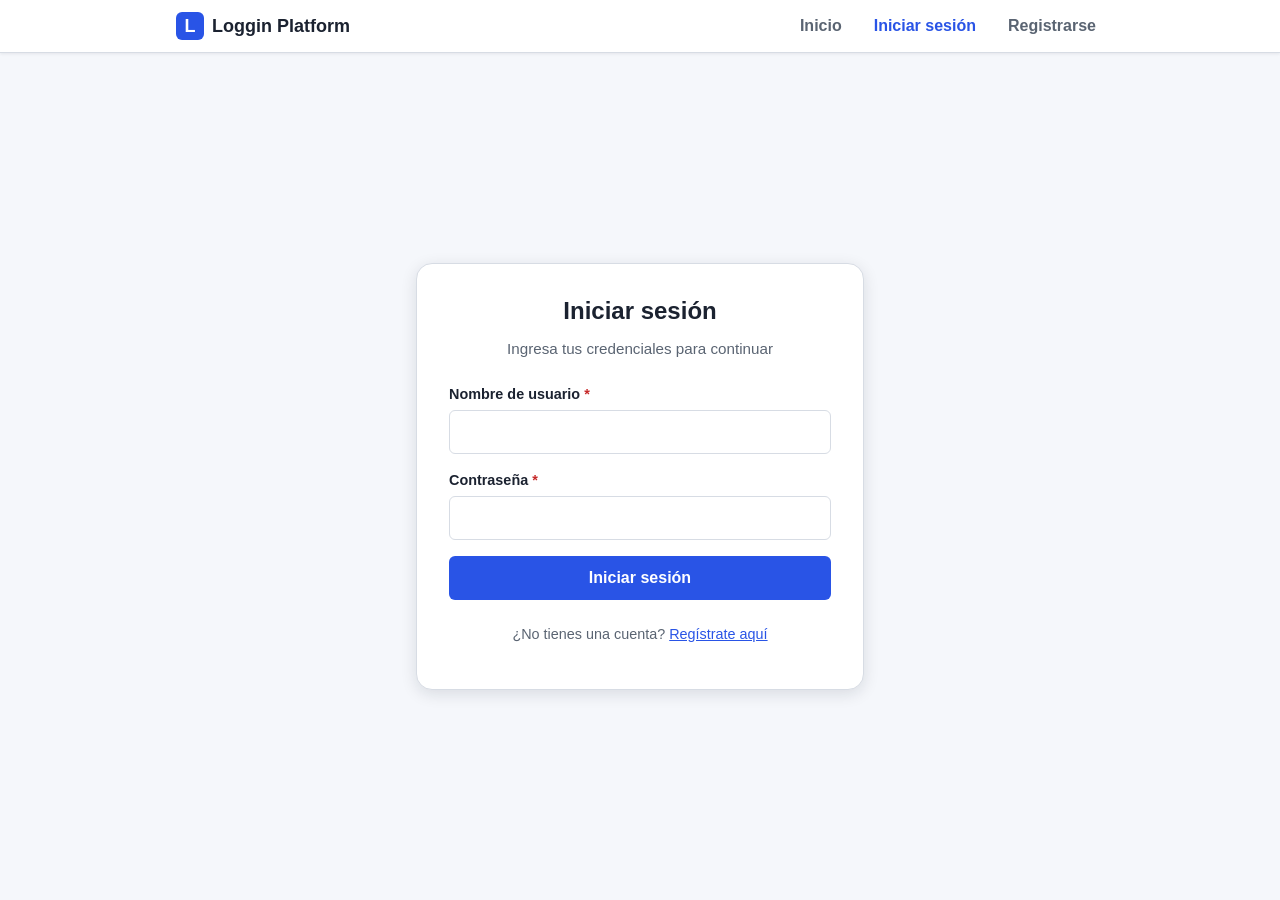
==== frontend/admin-roles.html @ b04af6c7 "Initial commit: microservices platform (config-server, auth-service, api-gateway, frontend) Java 21 " ====
<!doctype html>
<html lang="es">
<head>
  <meta charset="UTF-8" />
  <meta name="viewport" content="width=device-width, initial-scale=1" />
  <title>Administrar roles · Loggin Platform</title>
  <meta name="description" content="Crear roles y asignarlos a usuarios" />
  <link rel="stylesheet" href="css/styles.css" />
</head>
<body>
  <a class="skip-link" href="#contenido-principal">Saltar al contenido principal</a>

  <div class="app-shell">
    <header class="navbar">
      <nav class="navbar__inner" aria-label="Navegación principal">
        <a class="navbar__brand" href="index.html">
          <span class="navbar__brand-icon" aria-hidden="true">L</span>
          Loggin Platform
        </a>
        <ul class="navbar__links">
          <li><a href="index.html">Inicio</a></li>
          <li><a href="perfil.html">Mi perfil</a></li>
          <li><a href="admin-roles.html" aria-current="page">Administrar roles</a></li>
        </ul>
      </nav>
    </header>

    <main id="contenido-principal" class="main-content">
      <div class="container">
        <section class="card" aria-labelledby="crear-rol-title">
          <div class="card__header">
            <h2 id="crear-rol-title" class="card__title">Crear rol</h2>
          </div>

          <form id="crear-rol-form" novalidate>
            <div class="form-field">
              <label class="form-label" for="rol-nombre">
                Nombre del rol <span class="required" aria-hidden="true">*</span>
              </label>
              <input class="form-input" type="text" id="rol-nombre" name="rol-nombre" required />
              <p class="form-error" id="rol-nombre-error" role="alert"></p>
            </div>

            <div class="form-field">
              <label class="form-label" for="rol-descripcion">Descripción</label>
              <input class="form-input" type="text" id="rol-descripcion" name="rol-descripcion" />
            </div>

            <button class="btn btn-primary" type="submit" id="crear-rol-submit">
              <span class="btn-label">Crear rol</span>
              <span class="spinner" aria-hidden="true"></span>
            </button>
          </form>
        </section>

        <section class="card" aria-labelledby="usuarios-title">
          <div class="card__header">
            <h2 id="usuarios-title" class="card__title">Usuarios y sus roles</h2>
          </div>

          <div id="usuarios-contenido" class="stack">
            <p>Cargando...</p>
          </div>
        </section>
      </div>
    </main>
  </div>

  <script src="js/app.js"></script>
  <script>
    const token = sessionStorage.getItem("token");
    let rolesDisponibles = [];

    if (!token) {
      window.location.href = "login.html";
    } else {
      verificarAcceso();
    }

    async function verificarAcceso() {
      try {
        const perfil = await apiRequest("/auth/me", {
          headers: { Authorization: `Bearer ${token}` },
        });
        if (!perfil.roles.includes("ADMIN")) {
          showToast("No tienes permisos de administrador.", "error");
          window.location.href = "perfil.html";
          return;
        }
        await cargarRoles();
        await cargarUsuarios();
      } catch (err) {
        showToast(err.message, "error");
        window.location.href = "login.html";
      }
    }

    async function cargarRoles() {
      rolesDisponibles = await apiRequest("/admin/roles", {
        headers: { Authorization: `Bearer ${token}` },
      });
    }

    async function cargarUsuarios() {
      const contenido = document.getElementById("usuarios-contenido");
      const usuarios = await apiRequest("/admin/usuarios", {
        headers: { Authorization: `Bearer ${token}` },
      });

      contenido.innerHTML = usuarios.map((usuario) => renderUsuario(usuario)).join("");

      usuarios.forEach((usuario) => {
        const form = document.getElementById(`asignar-form-${usuario.id}`);
        form.addEventListener("submit", (event) => manejarAsignar(event, usuario.id));

        const select = form.querySelector("select[name='rol']");
        const preview = document.getElementById(`preview-${usuario.id}`);
        select.addEventListener("change", () => {
          preview.textContent = textoPreview(select.value, usuario.roles);
        });

        usuario.roles.forEach((rol) => {
          const btn = document.getElementById(`quitar-${usuario.id}-${rol}`);
          if (btn) btn.addEventListener("click", () => manejarQuitar(usuario.id, rol));
        });
      });
    }

    function textoPreview(rolSeleccionado, rolesActuales) {
      if (rolesActuales.includes(rolSeleccionado)) {
        return `El usuario ya tiene el rol ${rolSeleccionado}.`;
      }
      return `Se guardará al presionar el botón: ${rolSeleccionado}`;
    }

    function renderUsuario(usuario) {
      const badges = usuario.roles
        .map(
          (rol) => `
            <span class="badge">
              ${escapeHtml(rol)}
              <button type="button" id="quitar-${usuario.id}-${escapeHtml(rol)}" class="badge-remove" aria-label="Quitar rol ${escapeHtml(rol)}">×</button>
            </span>`
        )
        .join(" ");

      const opciones = rolesDisponibles
        .map((rol) => `<option value="${escapeHtml(rol.nombre)}">${escapeHtml(rol.nombre)}</option>`)
        .join("");

      const tieneRoles = usuario.roles.length > 0;
      const etiquetaBoton = tieneRoles ? "Cambiar rol" : "Asignar rol";
      const primeraOpcion = rolesDisponibles[0]?.nombre;

      return `
        <div class="usuario-row">
          <p><strong>${escapeHtml(usuario.nombreUsuario)}</strong> (${escapeHtml(usuario.email)})</p>
          <p>${badges || "Sin roles asignados"}</p>
          <form id="asignar-form-${usuario.id}" class="asignar-form" data-roles-actuales="${escapeHtml(usuario.roles.join(","))}">
            <select class="form-input" name="rol">${opciones}</select>
            <button class="btn btn-secondary" type="submit">${etiquetaBoton}</button>
          </form>
          <p class="form-hint" id="preview-${usuario.id}">${escapeHtml(textoPreview(primeraOpcion, usuario.roles))}</p>
        </div>
        <hr />
      `;
    }

    function manejarErrorSesion(err) {
      showToast(err.message, "error");
      if (err.status === 401) {
        sessionStorage.removeItem("token");
        sessionStorage.removeItem("nombreUsuario");
      }
    }

    async function manejarAsignar(event, usuarioId) {
      event.preventDefault();
      const form = event.target;
      const select = form.querySelector("select[name='rol']");
      const rolNuevo = select.value;
      const rolesActuales = form.dataset.rolesActuales
        ? form.dataset.rolesActuales.split(",").filter(Boolean)
        : [];

      if (rolesActuales.includes(rolNuevo)) {
        showToast(`El usuario ya tiene el rol ${rolNuevo}.`, "info");
        return;
      }

      try {
        for (const rolAnterior of rolesActuales) {
          await apiRequest(`/admin/usuarios/${usuarioId}/roles/${rolAnterior}`, {
            method: "DELETE",
            headers: { Authorization: `Bearer ${token}` },
          });
        }

        await apiRequest(`/admin/usuarios/${usuarioId}/roles`, {
          method: "POST",
          headers: { Authorization: `Bearer ${token}` },
          body: JSON.stringify({ nombreRol: rolNuevo }),
        });

        showToast(`Rol ${rolNuevo} asignado correctamente.`, "success");
        await cargarUsuarios();
      } catch (err) {
        manejarErrorSesion(err);
        await cargarUsuarios();
      }
    }

    async function manejarQuitar(usuarioId, nombreRol) {
      try {
        await apiRequest(`/admin/usuarios/${usuarioId}/roles/${nombreRol}`, {
          method: "DELETE",
          headers: { Authorization: `Bearer ${token}` },
        });
        showToast(`Rol ${nombreRol} eliminado correctamente.`, "success");
        await cargarUsuarios();
      } catch (err) {
        manejarErrorSesion(err);
      }
    }

    const crearRolForm = document.getElementById("crear-rol-form");
    const crearRolSubmit = document.getElementById("crear-rol-submit");

    const { validarTodo } = attachRealtimeValidation(crearRolForm, {
      "rol-nombre": [VALIDADORES.required],
    });

    crearRolForm.addEventListener("submit", async (event) => {
      event.preventDefault();
      if (!validarTodo()) {
        showToast("Revisa los campos marcados en rojo.", "error");
        return;
      }

      setButtonLoading(crearRolSubmit, true);
      try {
        await apiRequest("/admin/roles", {
          method: "POST",
          headers: { Authorization: `Bearer ${token}` },
          body: JSON.stringify({
            nombre: document.getElementById("rol-nombre").value.trim(),
            descripcion: document.getElementById("rol-descripcion").value.trim(),
          }),
        });
        showToast("Rol creado correctamente.", "success");
        crearRolForm.reset();
        await cargarRoles();
        await cargarUsuarios();
      } catch (err) {
        aplicarErroresBackend(err.errores);
        manejarErrorSesion(err);
      } finally {
        setButtonLoading(crearRolSubmit, false);
      }
    });
  </script>
</body>
</html>
---- frontend/css/styles.css ----
/* =========================================================
   Design tokens
   ========================================================= */
:root {
  --color-primary: #2954e6;
  --color-primary-dark: #1c3ea8;
  --color-primary-contrast: #ffffff;

  --color-success: #1f8a4c;
  --color-danger: #c62828;
  --color-warning: #b8860b;

  --color-bg: #f5f7fb;
  --color-surface: #ffffff;
  --color-border: #d7dce4;
  --color-text: #1b2230;
  --color-text-muted: #5a6472;

  --radius-sm: 6px;
  --radius-md: 10px;
  --radius-lg: 16px;

  --space-1: 0.25rem;
  --space-2: 0.5rem;
  --space-3: 0.75rem;
  --space-4: 1rem;
  --space-5: 1.5rem;
  --space-6: 2rem;
  --space-8: 3rem;

  --font-base: "Segoe UI", Roboto, Helvetica, Arial, sans-serif;
  --shadow-sm: 0 1px 3px rgba(15, 23, 42, 0.08);
  --shadow-md: 0 4px 16px rgba(15, 23, 42, 0.12);

  --focus-ring: 3px solid #ffb703;
}

@media (prefers-color-scheme: dark) {
  :root {
    --color-bg: #10141c;
    --color-surface: #1a2130;
    --color-border: #2b3548;
    --color-text: #e8ecf4;
    --color-text-muted: #9aa5b8;
    --shadow-sm: 0 1px 3px rgba(0, 0, 0, 0.4);
    --shadow-md: 0 4px 16px rgba(0, 0, 0, 0.5);
  }
}

/* =========================================================
   Reset & base
   ========================================================= */
*, *::before, *::after {
  box-sizing: border-box;
}

html {
  -webkit-text-size-adjust: 100%;
}

body {
  margin: 0;
  min-height: 100vh;
  font-family: var(--font-base);
  background-color: var(--color-bg);
  color: var(--color-text);
  line-height: 1.5;
}

img {
  max-width: 100%;
  display: block;
}

h1, h2, h3, h4 {
  line-height: 1.25;
  margin: 0 0 var(--space-3);
}

p {
  margin: 0 0 var(--space-3);
}

a {
  color: var(--color-primary);
}

/* Visually hide content but keep it available to screen readers */
.visually-hidden {
  position: absolute;
  width: 1px;
  height: 1px;
  padding: 0;
  margin: -1px;
  overflow: hidden;
  clip: rect(0, 0, 0, 0);
  white-space: nowrap;
  border: 0;
}

.skip-link {
  position: absolute;
  left: -999px;
  top: auto;
  background: var(--color-primary);
  color: var(--color-primary-contrast);
  padding: var(--space-2) var(--space-4);
  z-index: 1000;
  border-radius: var(--radius-sm);
}

.skip-link:focus {
  left: var(--space-3);
  top: var(--space-3);
}

/* Consistent keyboard-only focus ring (WCAG 2.4.7) */
:focus {
  outline: none;
}

:focus-visible {
  outline: var(--focus-ring);
  outline-offset: 2px;
  border-radius: var(--radius-sm);
}

/* =========================================================
   Layout
   ========================================================= */
.app-shell {
  display: flex;
  flex-direction: column;
  min-height: 100vh;
}

.container {
  width: 100%;
  max-width: 480px;
  margin-inline: auto;
  padding-inline: var(--space-4);
}

.main-content {
  flex: 1;
  display: flex;
  align-items: center;
  justify-content: center;
  padding-block: var(--space-6);
}

/* =========================================================
   Navbar
   ========================================================= */
.navbar {
  background-color: var(--color-surface);
  border-bottom: 1px solid var(--color-border);
  box-shadow: var(--shadow-sm);
}

.navbar__inner {
  max-width: 960px;
  margin-inline: auto;
  padding: var(--space-3) var(--space-4);
  display: flex;
  align-items: center;
  justify-content: space-between;
  gap: var(--space-3);
}

.navbar__brand {
  display: flex;
  align-items: center;
  gap: var(--space-2);
  font-weight: 700;
  font-size: 1.125rem;
  color: var(--color-text);
  text-decoration: none;
}

.navbar__brand-icon {
  width: 28px;
  height: 28px;
  border-radius: var(--radius-sm);
  background: var(--color-primary);
  color: var(--color-primary-contrast);
  display: flex;
  align-items: center;
  justify-content: center;
  font-weight: 700;
}

.navbar__links {
  list-style: none;
  display: flex;
  gap: var(--space-4);
  margin: 0;
  padding: 0;
}

.navbar__links a {
  text-decoration: none;
  color: var(--color-text-muted);
  font-weight: 600;
  padding: var(--space-1) var(--space-2);
  border-radius: var(--radius-sm);
}

.navbar__links a[aria-current="page"] {
  color: var(--color-primary);
}

.navbar__links a:hover {
  color: var(--color-primary);
}

/* =========================================================
   Card
   ========================================================= */
.card {
  background-color: var(--color-surface);
  border: 1px solid var(--color-border);
  border-radius: var(--radius-lg);
  box-shadow: var(--shadow-md);
  padding: var(--space-6);
  width: 100%;
}

.card__header {
  margin-bottom: var(--space-5);
  text-align: center;
}

.card__title {
  font-size: 1.5rem;
}

.card__subtitle {
  color: var(--color-text-muted);
  font-size: 0.95rem;
}

/* =========================================================
   Forms
   ========================================================= */
.form-field {
  margin-bottom: var(--space-4);
}

.form-label {
  display: block;
  font-weight: 600;
  font-size: 0.9rem;
  margin-bottom: var(--space-1);
}

.form-label .required {
  color: var(--color-danger);
}

.form-input {
  width: 100%;
  padding: var(--space-3);
  font-size: 1rem;
  font-family: inherit;
  color: var(--color-text);
  background-color: var(--color-surface);
  border: 1px solid var(--color-border);
  border-radius: var(--radius-sm);
  transition: border-color 0.15s ease;
}

.form-input::placeholder {
  color: var(--color-text-muted);
}

.form-input[aria-invalid="true"] {
  border-color: var(--color-danger);
}

.form-hint {
  font-size: 0.8rem;
  color: var(--color-text-muted);
  margin-top: var(--space-1);
}

.form-error {
  display: flex;
  align-items: center;
  gap: var(--space-1);
  font-size: 0.8rem;
  color: var(--color-danger);
  margin-top: var(--space-1);
  min-height: 1.1em;
}

.form-error:empty {
  display: none;
}

/* =========================================================
   Buttons
   ========================================================= */
.btn {
  display: inline-flex;
  align-items: center;
  justify-content: center;
  gap: var(--space-2);
  width: 100%;
  padding: var(--space-3) var(--space-4);
  font-size: 1rem;
  font-weight: 600;
  font-family: inherit;
  border-radius: var(--radius-sm);
  border: 1px solid transparent;
  cursor: pointer;
  transition: background-color 0.15s ease, opacity 0.15s ease;
}

.btn-primary {
  background-color: var(--color-primary);
  color: var(--color-primary-contrast);
}

.btn-primary:hover:not(:disabled) {
  background-color: var(--color-primary-dark);
}

.btn-secondary {
  background-color: transparent;
  color: var(--color-primary);
  border-color: var(--color-border);
}

.btn-secondary:hover:not(:disabled) {
  background-color: var(--color-bg);
}

.btn:disabled {
  opacity: 0.65;
  cursor: not-allowed;
}

.btn .spinner {
  display: none;
}

.btn.is-loading .spinner {
  display: inline-flex;
}

.btn.is-loading .btn-label {
  visibility: hidden;
  position: absolute;
}

.btn.is-loading {
  position: relative;
}

/* =========================================================
   Spinner
   ========================================================= */
.spinner {
  width: 1.1em;
  height: 1.1em;
  border: 2px solid rgba(255, 255, 255, 0.4);
  border-top-color: currentColor;
  border-radius: 50%;
  animation: spin 0.7s linear infinite;
}

.btn-secondary .spinner {
  border-color: rgba(41, 84, 230, 0.25);
  border-top-color: var(--color-primary);
}

@keyframes spin {
  to { transform: rotate(360deg); }
}

@media (prefers-reduced-motion: reduce) {
  .spinner {
    animation-duration: 1.4s;
  }
}

/* =========================================================
   Skeleton loading state
   ========================================================= */
.skeleton {
  background: linear-gradient(90deg, var(--color-border) 25%, var(--color-bg) 50%, var(--color-border) 75%);
  background-size: 200% 100%;
  animation: shimmer 1.4s ease infinite;
  border-radius: var(--radius-sm);
}

@keyframes shimmer {
  0% { background-position: 200% 0; }
  100% { background-position: -200% 0; }
}

/* =========================================================
   Toast notifications
   ========================================================= */
.toast-region {
  position: fixed;
  top: var(--space-4);
  right: var(--space-4);
  left: var(--space-4);
  display: flex;
  flex-direction: column;
  gap: var(--space-2);
  z-index: 2000;
  pointer-events: none;
}

@media (min-width: 480px) {
  .toast-region {
    left: auto;
    width: 320px;
  }
}

.toast {
  pointer-events: auto;
  display: flex;
  align-items: flex-start;
  gap: var(--space-2);
  padding: var(--space-3) var(--space-4);
  border-radius: var(--radius-md);
  box-shadow: var(--shadow-md);
  background-color: var(--color-surface);
  border-left: 4px solid var(--color-primary);
  font-size: 0.9rem;
  animation: toast-in 0.2s ease;
}

.toast--success { border-left-color: var(--color-success); }
.toast--error { border-left-color: var(--color-danger); }

@keyframes toast-in {
  from { opacity: 0; transform: translateY(-6px); }
  to { opacity: 1; transform: translateY(0); }
}

/* =========================================================
   Footer / links row
   ========================================================= */
.form-footer {
  text-align: center;
  margin-top: var(--space-5);
  font-size: 0.9rem;
  color: var(--color-text-muted);
}

.divider {
  height: 1px;
  background-color: var(--color-border);
  border: none;
  margin: var(--space-5) 0;
}

/* =========================================================
   Utility
   ========================================================= */
.stack {
  display: flex;
  flex-direction: column;
  gap: var(--space-3);
}

.badge {
  display: inline-flex;
  align-items: center;
  gap: var(--space-1);
  padding: var(--space-1) var(--space-3);
  border-radius: var(--radius-lg);
  background-color: var(--color-primary);
  color: var(--color-primary-contrast);
  font-size: 0.85rem;
  font-weight: 600;
}

.badge-remove {
  border: none;
  background: transparent;
  color: inherit;
  cursor: pointer;
  font-size: 1rem;
  line-height: 1;
  padding: 0;
}

.usuario-row {
  padding: var(--space-3) 0;
}

.asignar-form {
  display: flex;
  gap: var(--space-2);
  margin-top: var(--space-2);
}

.asignar-form select {
  flex: 1;
}
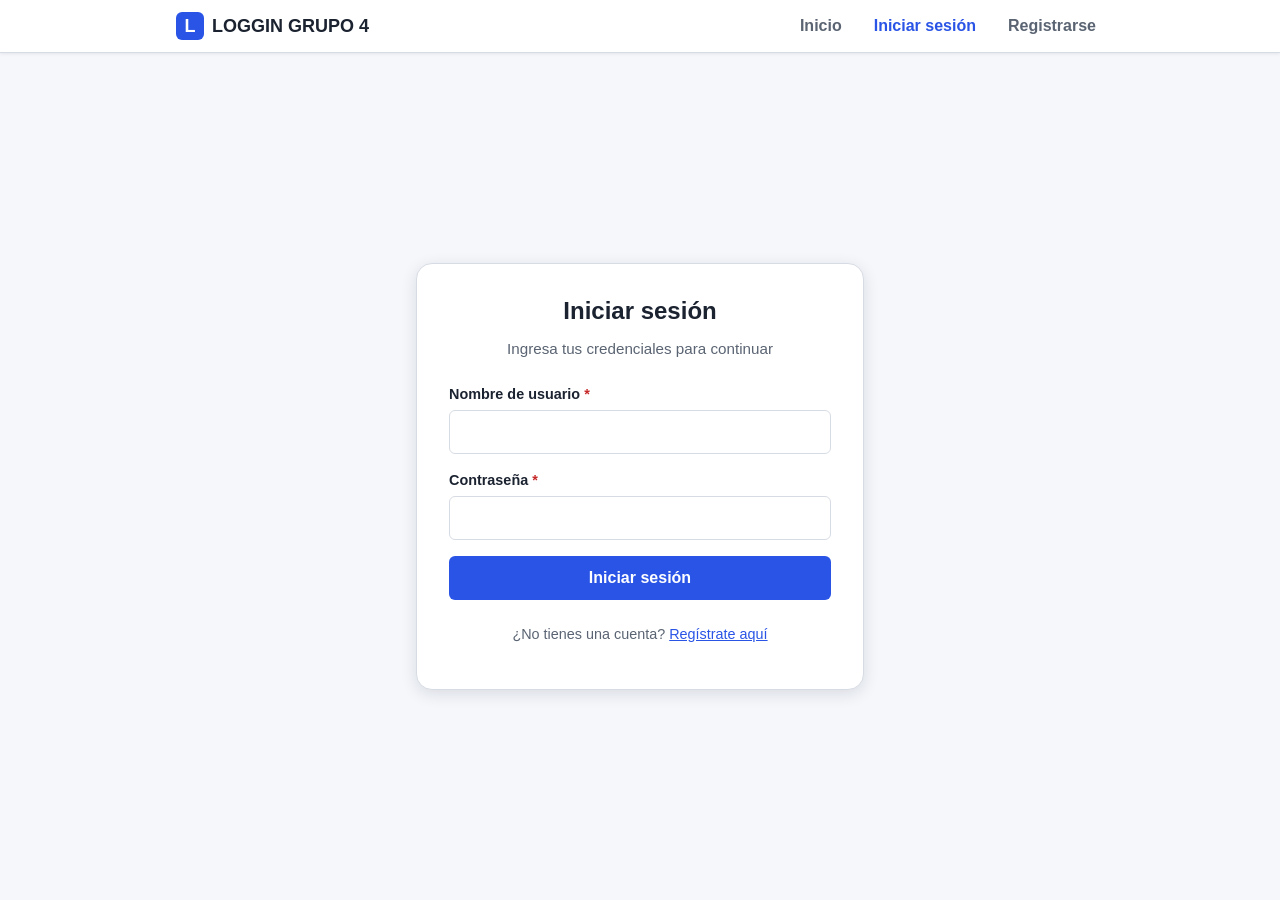
==== commit 54856860: "Rebrand frontend to LOGGIN GRUPO 4 and add architecture/planning docs - Update navbar/title branding" ====
--- a/frontend/admin-roles.html
+++ b/frontend/admin-roles.html
@@ -3,7 +3,7 @@
 <head>
   <meta charset="UTF-8" />
   <meta name="viewport" content="width=device-width, initial-scale=1" />
-  <title>Administrar roles · Loggin Platform</title>
+  <title>Administrar roles · LOGGIN GRUPO 4</title>
   <meta name="description" content="Crear roles y asignarlos a usuarios" />
   <link rel="stylesheet" href="css/styles.css" />
 </head>
@@ -15,7 +15,7 @@
       <nav class="navbar__inner" aria-label="Navegación principal">
         <a class="navbar__brand" href="index.html">
           <span class="navbar__brand-icon" aria-hidden="true">L</span>
-          Loggin Platform
+          LOGGIN GRUPO 4
         </a>
         <ul class="navbar__links">
           <li><a href="index.html">Inicio</a></li>
